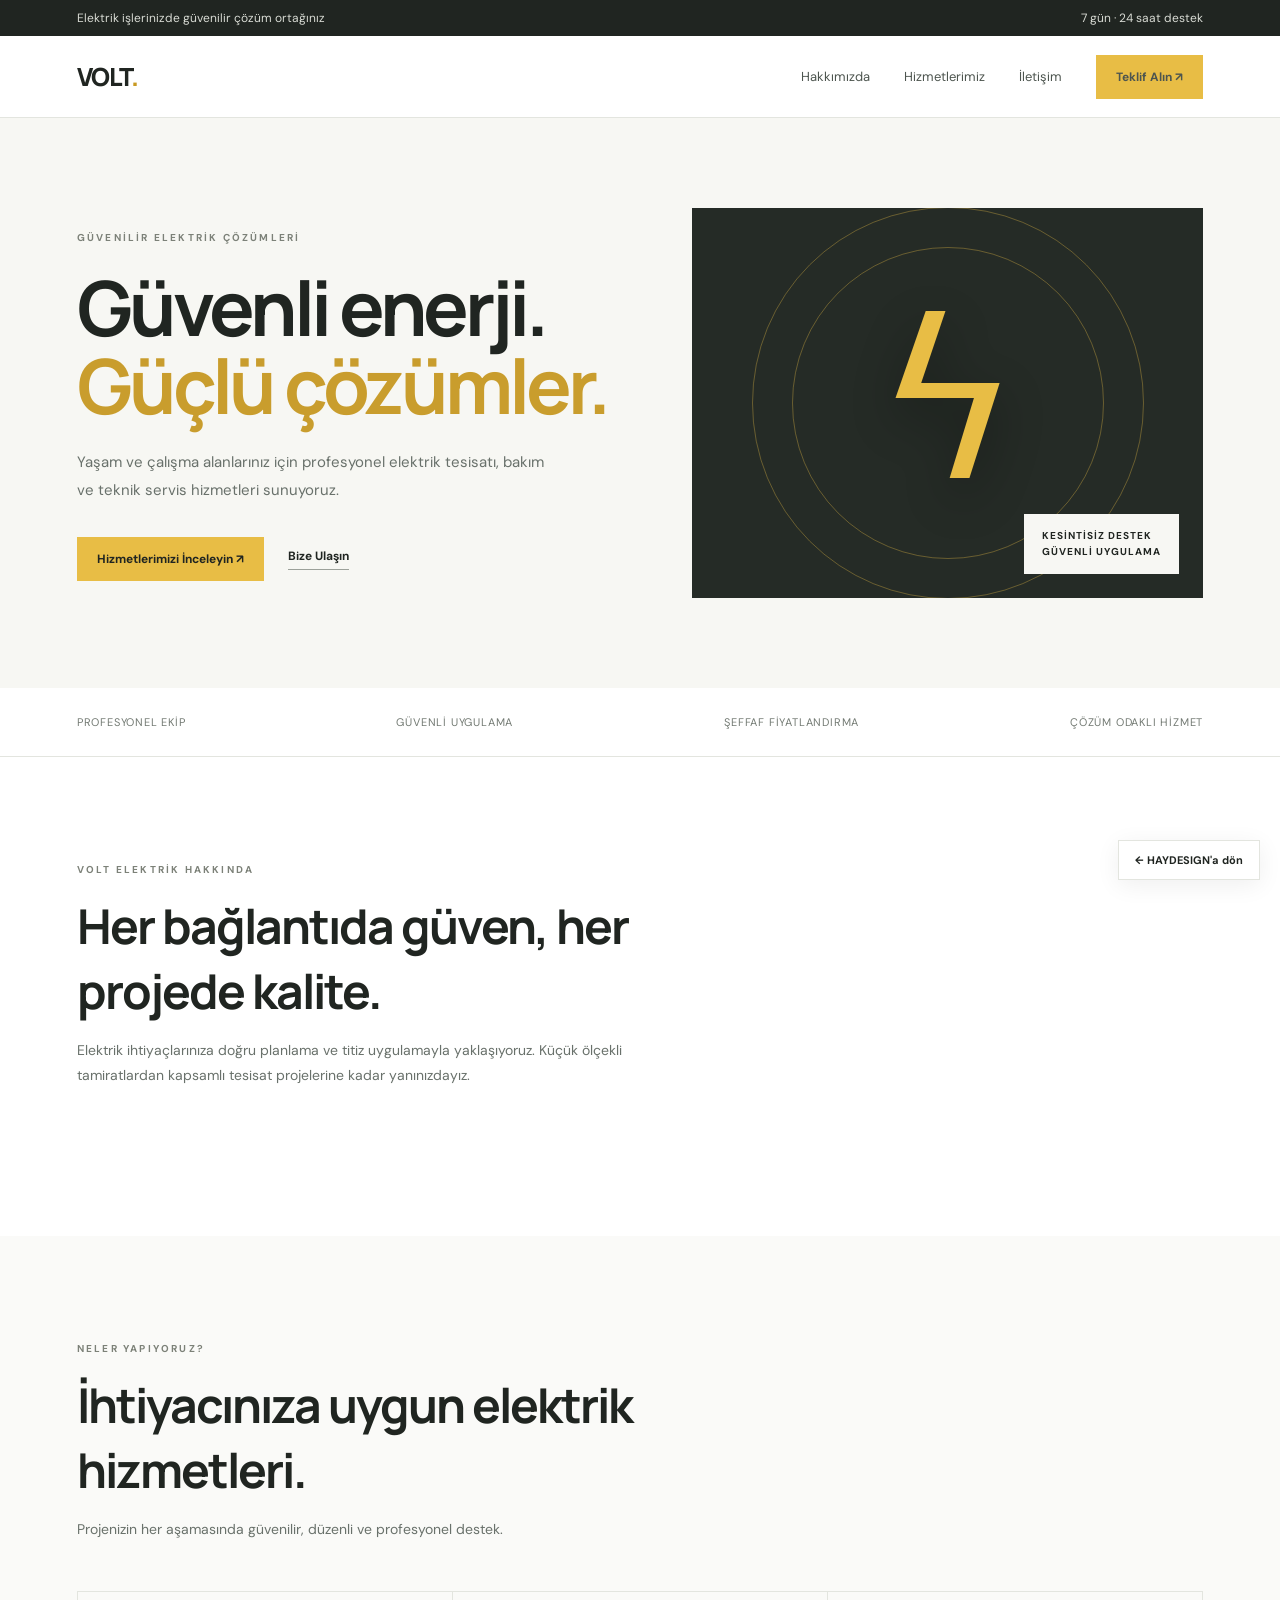
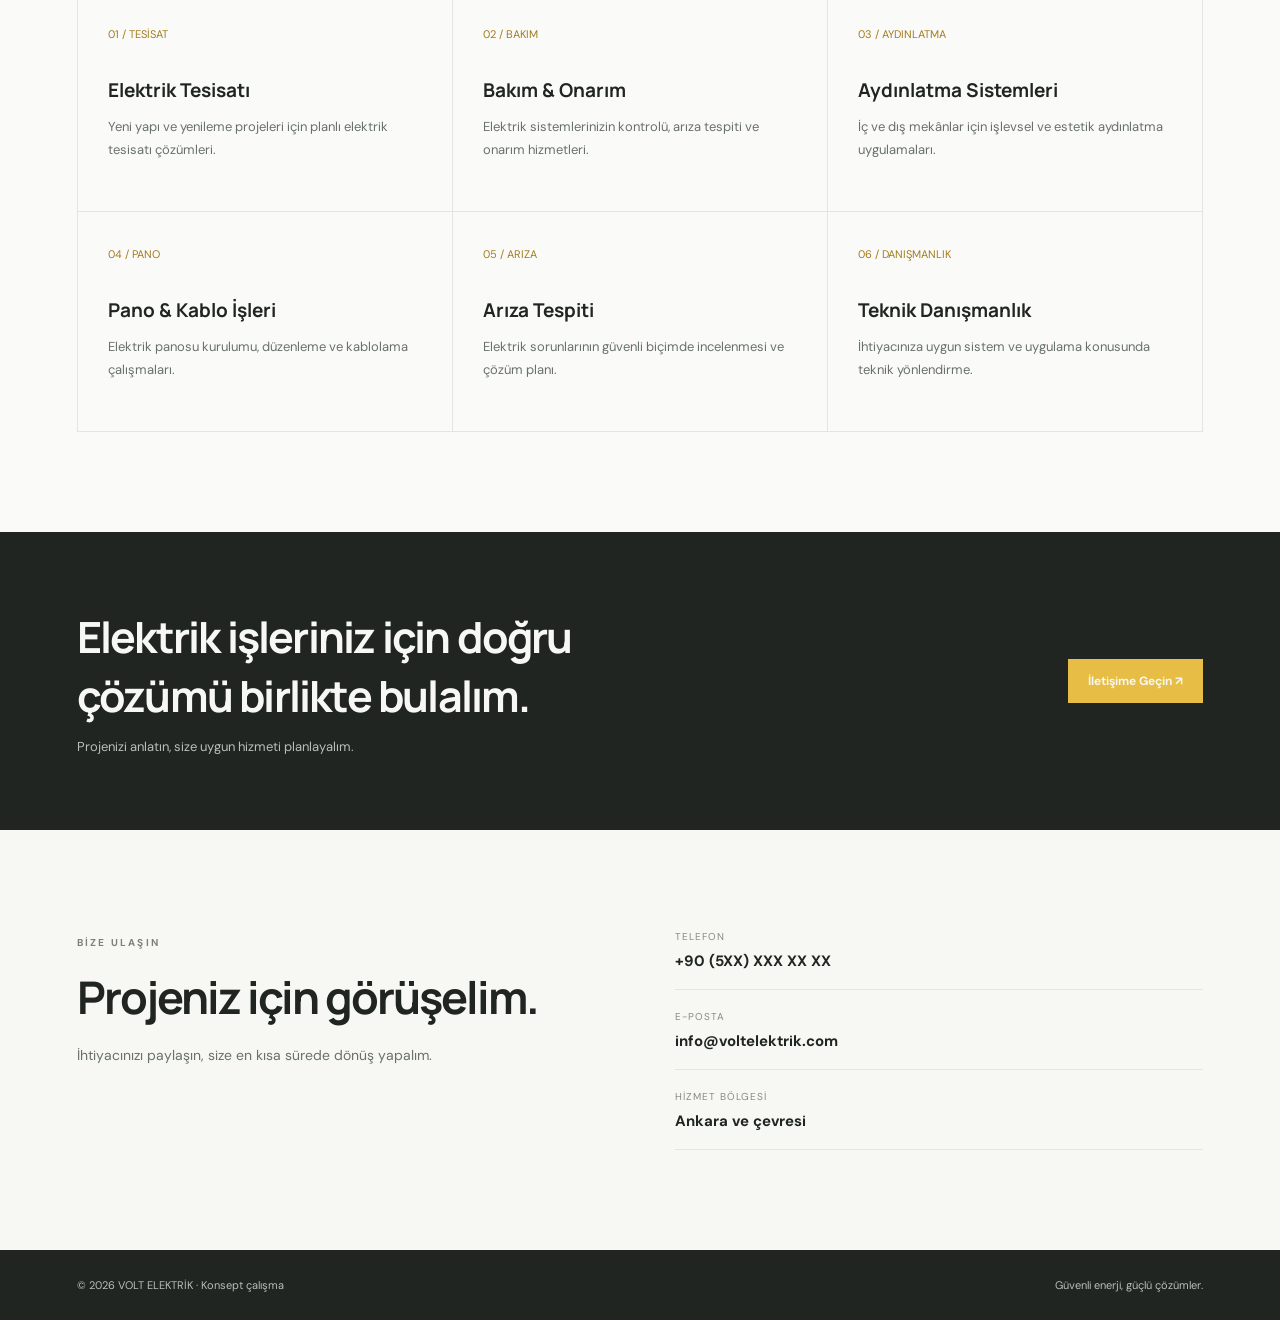
==== volt.html @ a911dcf9 "Add files via upload" ====
<!DOCTYPE html>
<html lang="tr">
<head>
  <meta charset="UTF-8">
  <meta name="viewport" content="width=device-width, initial-scale=1.0">
  <meta name="description" content="Volt Elektrik — Elektrik tesisatı, bakım, arıza ve teknik servis hizmetleri.">
  <title>Volt Elektrik | Güvenli Enerji, Güçlü Çözümler</title>
  <link rel="preconnect" href="https://fonts.googleapis.com">
  <link rel="preconnect" href="https://fonts.gstatic.com" crossorigin>
  <link href="https://fonts.googleapis.com/css2?family=DM+Sans:wght@400;500;600;700&family=Manrope:wght@400;500;600;700;800&display=swap" rel="stylesheet">
  <style>
    :root{--ink:#202521;--muted:#69716b;--paper:#f7f7f3;--yellow:#e8bd45;--line:#e3e5df}
    *{box-sizing:border-box;margin:0;padding:0}
    html{scroll-behavior:smooth}
    body{font-family:"DM Sans",sans-serif;color:var(--ink);background:#fff}
    a{color:inherit;text-decoration:none}
    .wrap{width:min(1160px,88%);margin:auto}
    .topbar{background:var(--ink);color:#d8dbd4;font-size:12px;padding:10px 0}
    .topbar .wrap{display:flex;justify-content:space-between;gap:16px}
    header{height:82px;display:flex;align-items:center;border-bottom:1px solid var(--line);background:#fff}
    nav{display:flex;align-items:center;justify-content:space-between}
    .brand{font:800 25px Manrope,sans-serif;letter-spacing:-1.5px}
    .brand span{color:#c89a22}
    .links{display:flex;align-items:center;gap:34px;font-size:13px;color:#4d554f}
    .nav-cta,.btn{background:var(--yellow);padding:14px 20px;font-size:12px;font-weight:700;display:inline-flex;align-items:center;gap:18px}
    .hero{background:var(--paper);min-height:570px;display:grid;align-items:center;overflow:hidden}
    .hero-inner{display:grid;grid-template-columns:1.05fr .95fr;align-items:center;gap:50px;padding:76px 0}
    .eyebrow{font-size:10px;letter-spacing:2.2px;font-weight:700;color:#7c8178}
    h1,h2,h3{font-family:Manrope,sans-serif}
    h1{font-size:clamp(46px,6vw,76px);line-height:1.02;letter-spacing:-4px;margin:23px 0}
    h1 em{font-style:normal;color:#c99d2d}
    .hero p{max-width:470px;color:var(--muted);font-size:15px;line-height:1.9}
    .hero-actions{display:flex;align-items:center;gap:24px;margin-top:32px}
    .text-link{font-size:12px;font-weight:700;border-bottom:1px solid #9ca19a;padding-bottom:5px}
    .hero-art{height:390px;background:#252b26;position:relative;display:grid;place-items:center;overflow:hidden}
    .hero-art:before,.hero-art:after{content:"";position:absolute;border:1px solid rgba(232,189,69,.35);border-radius:50%;width:310px;height:310px}
    .hero-art:after{width:390px;height:390px}
    .bolt{font-size:220px;color:var(--yellow);line-height:1;z-index:1;text-shadow:0 18px 50px #0005}
    .art-label{position:absolute;right:24px;bottom:24px;background:#f7f7f3;padding:14px 18px;font-size:10px;font-weight:700;letter-spacing:1px;line-height:1.6;z-index:2}
    .trust{padding:27px 0;border-bottom:1px solid var(--line)}
    .trust .wrap{display:flex;justify-content:space-between;gap:20px;flex-wrap:wrap;color:#737a73;font-size:11px;letter-spacing:.8px}
    section.content{padding:100px 0}
    .section-head{max-width:620px;margin-bottom:48px}
    .section-head h2{font-size:clamp(32px,4vw,48px);letter-spacing:-2px;margin:15px 0}
    .section-head p{color:var(--muted);line-height:1.8;font-size:14px}
    .services{display:grid;grid-template-columns:repeat(3,1fr);border-top:1px solid var(--line);border-left:1px solid var(--line)}
    .service{padding:30px;min-height:220px;border-right:1px solid var(--line);border-bottom:1px solid var(--line)}
    .service .num{font-size:11px;color:#a27c1d}
    .service h3{font-size:19px;margin:34px 0 12px}
    .service p{font-size:13px;color:var(--muted);line-height:1.8}
    .band{background:var(--ink);color:#f7f7f3;padding:75px 0}
    .band .wrap{display:flex;align-items:center;justify-content:space-between;gap:35px}
    .band h2{font-size:clamp(28px,4vw,43px);letter-spacing:-1.8px;max-width:650px}
    .band p{color:#b9beb7;font-size:13px;margin-top:13px}
    .contact{background:var(--paper)}
    .contact-grid{display:grid;grid-template-columns:1fr 1fr;gap:70px}
    .contact h2{font-size:45px;letter-spacing:-2px;margin:15px 0}
    .contact p{color:var(--muted);line-height:1.8;font-size:14px}
    .contact-details{display:grid;gap:20px}
    .detail{padding-bottom:18px;border-bottom:1px solid var(--line)}
    .detail small{display:block;color:#858b83;font-size:10px;letter-spacing:1px;margin-bottom:7px}
    .detail strong{font-size:15px}
    footer{background:#202521;color:#b9beb7;padding:28px 0;font-size:11px}
    footer .wrap{display:flex;justify-content:space-between;gap:20px}
    .back{position:fixed;right:20px;bottom:20px;background:#fff;border:1px solid var(--line);padding:12px 16px;font-size:11px;font-weight:700;box-shadow:0 5px 24px #0001;z-index:5}
    @media(max-width:760px){
      .topbar .wrap{font-size:10px}.links{gap:13px}.links a:not(.nav-cta){display:none}
      header{height:70px}.hero-inner{grid-template-columns:1fr;gap:35px;padding:65px 0}
      h1{font-size:55px}.hero-art{height:300px}.bolt{font-size:170px}
      .services{grid-template-columns:1fr}.service{min-height:180px}
      section.content{padding:72px 0}.band .wrap{align-items:flex-start;flex-direction:column}
      .contact-grid{grid-template-columns:1fr;gap:35px}.contact h2{font-size:38px}
      footer .wrap{flex-direction:column}
    }
  </style>
</head>
<body>
  <div class="topbar"><div class="wrap"><span>Elektrik işlerinizde güvenilir çözüm ortağınız</span><span>7 gün · 24 saat destek</span></div></div>
  <header><nav class="wrap">
    <a class="brand" href="#">VOLT<span>.</span></a>
    <div class="links"><a href="#hakkimizda">Hakkımızda</a><a href="#hizmetler">Hizmetlerimiz</a><a href="#iletisim">İletişim</a><a class="nav-cta" href="#iletisim">Teklif Alın ↗</a></div>
  </nav></header>
  <main>
    <section class="hero">
      <div class="wrap hero-inner">
        <div><span class="eyebrow">GÜVENİLİR ELEKTRİK ÇÖZÜMLERİ</span>
          <h1>Güvenli enerji.<br><em>Güçlü çözümler.</em></h1>
          <p>Yaşam ve çalışma alanlarınız için profesyonel elektrik tesisatı, bakım ve teknik servis hizmetleri sunuyoruz.</p>
          <div class="hero-actions"><a class="btn" href="#hizmetler">Hizmetlerimizi İnceleyin ↗</a><a class="text-link" href="#iletisim">Bize Ulaşın</a></div>
        </div>
        <div class="hero-art"><div class="bolt">ϟ</div><div class="art-label">KESİNTİSİZ DESTEK<br>GÜVENLİ UYGULAMA</div></div>
      </div>
    </section>
    <div class="trust"><div class="wrap"><span>PROFESYONEL EKİP</span><span>GÜVENLİ UYGULAMA</span><span>ŞEFFAF FİYATLANDIRMA</span><span>ÇÖZÜM ODAKLI HİZMET</span></div></div>
    <section class="content" id="hakkimizda"><div class="wrap">
      <div class="section-head"><span class="eyebrow">VOLT ELEKTRİK HAKKINDA</span><h2>Her bağlantıda güven, her projede kalite.</h2><p>Elektrik ihtiyaçlarınıza doğru planlama ve titiz uygulamayla yaklaşıyoruz. Küçük ölçekli tamiratlardan kapsamlı tesisat projelerine kadar yanınızdayız.</p></div>
    </div></section>
    <section class="content" id="hizmetler" style="background:#fafaf8"><div class="wrap">
      <div class="section-head"><span class="eyebrow">NELER YAPIYORUZ?</span><h2>İhtiyacınıza uygun elektrik hizmetleri.</h2><p>Projenizin her aşamasında güvenilir, düzenli ve profesyonel destek.</p></div>
      <div class="services">
        <article class="service"><span class="num">01 / TESİSAT</span><h3>Elektrik Tesisatı</h3><p>Yeni yapı ve yenileme projeleri için planlı elektrik tesisatı çözümleri.</p></article>
        <article class="service"><span class="num">02 / BAKIM</span><h3>Bakım & Onarım</h3><p>Elektrik sistemlerinizin kontrolü, arıza tespiti ve onarım hizmetleri.</p></article>
        <article class="service"><span class="num">03 / AYDINLATMA</span><h3>Aydınlatma Sistemleri</h3><p>İç ve dış mekânlar için işlevsel ve estetik aydınlatma uygulamaları.</p></article>
        <article class="service"><span class="num">04 / PANO</span><h3>Pano & Kablo İşleri</h3><p>Elektrik panosu kurulumu, düzenleme ve kablolama çalışmaları.</p></article>
        <article class="service"><span class="num">05 / ARIZA</span><h3>Arıza Tespiti</h3><p>Elektrik sorunlarının güvenli biçimde incelenmesi ve çözüm planı.</p></article>
        <article class="service"><span class="num">06 / DANIŞMANLIK</span><h3>Teknik Danışmanlık</h3><p>İhtiyacınıza uygun sistem ve uygulama konusunda teknik yönlendirme.</p></article>
      </div>
    </div></section>
    <section class="band"><div class="wrap"><div><h2>Elektrik işleriniz için doğru çözümü birlikte bulalım.</h2><p>Projenizi anlatın, size uygun hizmeti planlayalım.</p></div><a class="btn" href="#iletisim">İletişime Geçin ↗</a></div></section>
    <section class="content contact" id="iletisim"><div class="wrap contact-grid">
      <div><span class="eyebrow">BİZE ULAŞIN</span><h2>Projeniz için görüşelim.</h2><p>İhtiyacınızı paylaşın, size en kısa sürede dönüş yapalım.</p></div>
      <div class="contact-details"><div class="detail"><small>TELEFON</small><strong>+90 (5XX) XXX XX XX</strong></div><div class="detail"><small>E-POSTA</small><strong>info@voltelektrik.com</strong></div><div class="detail"><small>HİZMET BÖLGESİ</small><strong>Ankara ve çevresi</strong></div></div>
    </div></section>
  </main>
  <footer><div class="wrap"><span>© 2026 VOLT ELEKTRİK · Konsept çalışma</span><span>Güvenli enerji, güçlü çözümler.</span></div></footer>
  <a class="back" href="index.html">← HAYDESIGN'a dön</a>
</body>
</html>
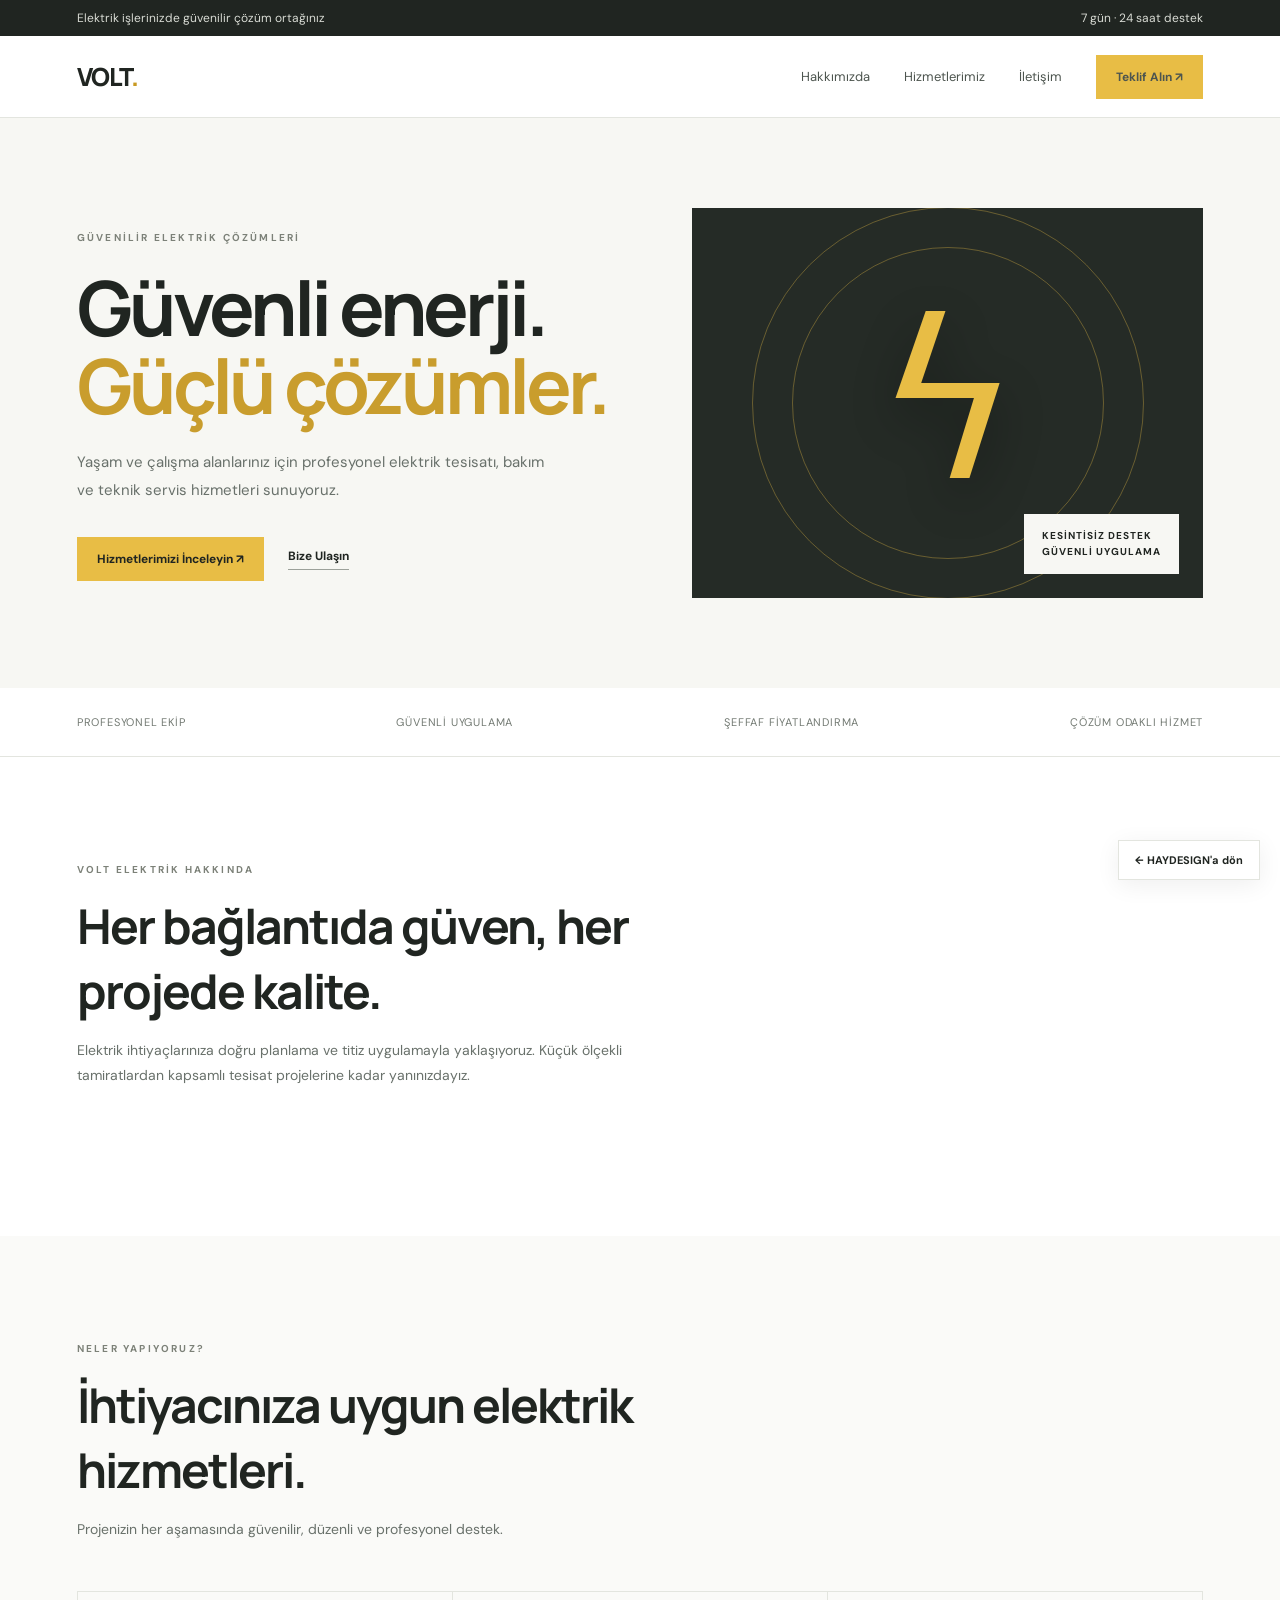
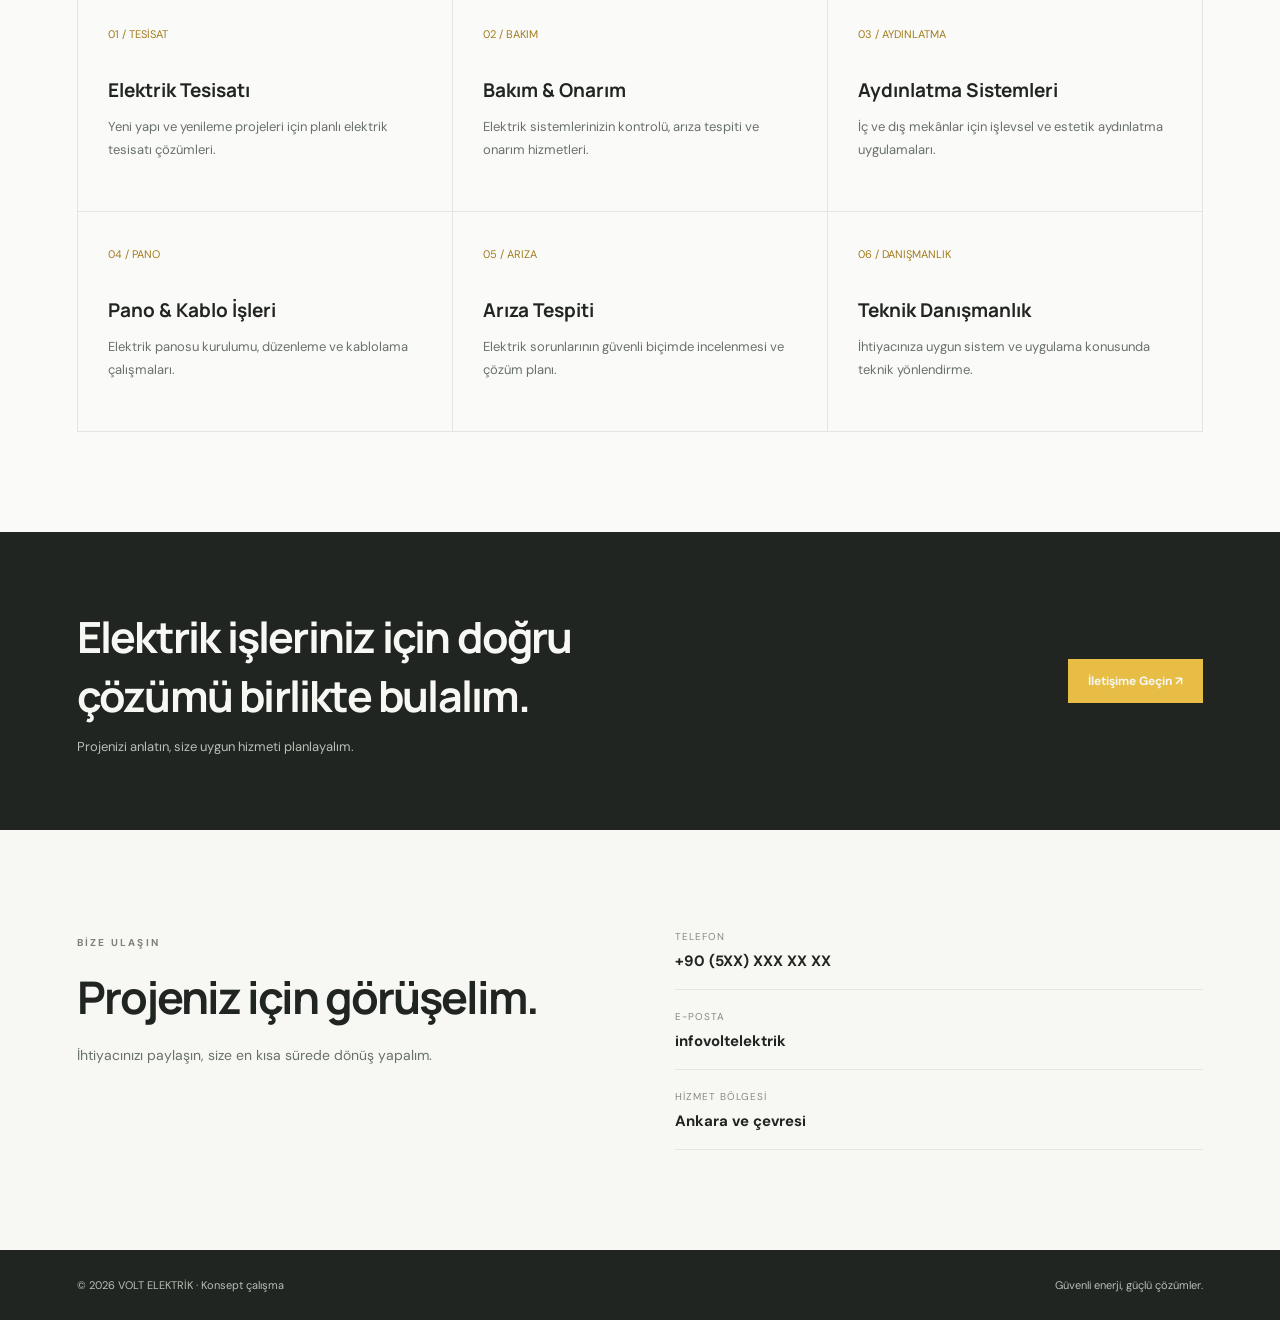
==== commit 9553b613: "Update volt.html" ====
--- a/volt.html
+++ b/volt.html
@@ -109,10 +109,10 @@
     <section class="band"><div class="wrap"><div><h2>Elektrik işleriniz için doğru çözümü birlikte bulalım.</h2><p>Projenizi anlatın, size uygun hizmeti planlayalım.</p></div><a class="btn" href="#iletisim">İletişime Geçin ↗</a></div></section>
     <section class="content contact" id="iletisim"><div class="wrap contact-grid">
       <div><span class="eyebrow">BİZE ULAŞIN</span><h2>Projeniz için görüşelim.</h2><p>İhtiyacınızı paylaşın, size en kısa sürede dönüş yapalım.</p></div>
-      <div class="contact-details"><div class="detail"><small>TELEFON</small><strong>+90 (5XX) XXX XX XX</strong></div><div class="detail"><small>E-POSTA</small><strong>info@voltelektrik.com</strong></div><div class="detail"><small>HİZMET BÖLGESİ</small><strong>Ankara ve çevresi</strong></div></div>
+      <div class="contact-details"><div class="detail"><small>TELEFON</small><strong>+90 (5XX) XXX XX XX</strong></div><div class="detail"><small>E-POSTA</small><strong>infovoltelektrik</strong></div><div class="detail"><small>HİZMET BÖLGESİ</small><strong>Ankara ve çevresi</strong></div></div>
     </div></section>
   </main>
   <footer><div class="wrap"><span>© 2026 VOLT ELEKTRİK · Konsept çalışma</span><span>Güvenli enerji, güçlü çözümler.</span></div></footer>
   <a class="back" href="index.html">← HAYDESIGN'a dön</a>
 </body>
-</html>+</html>
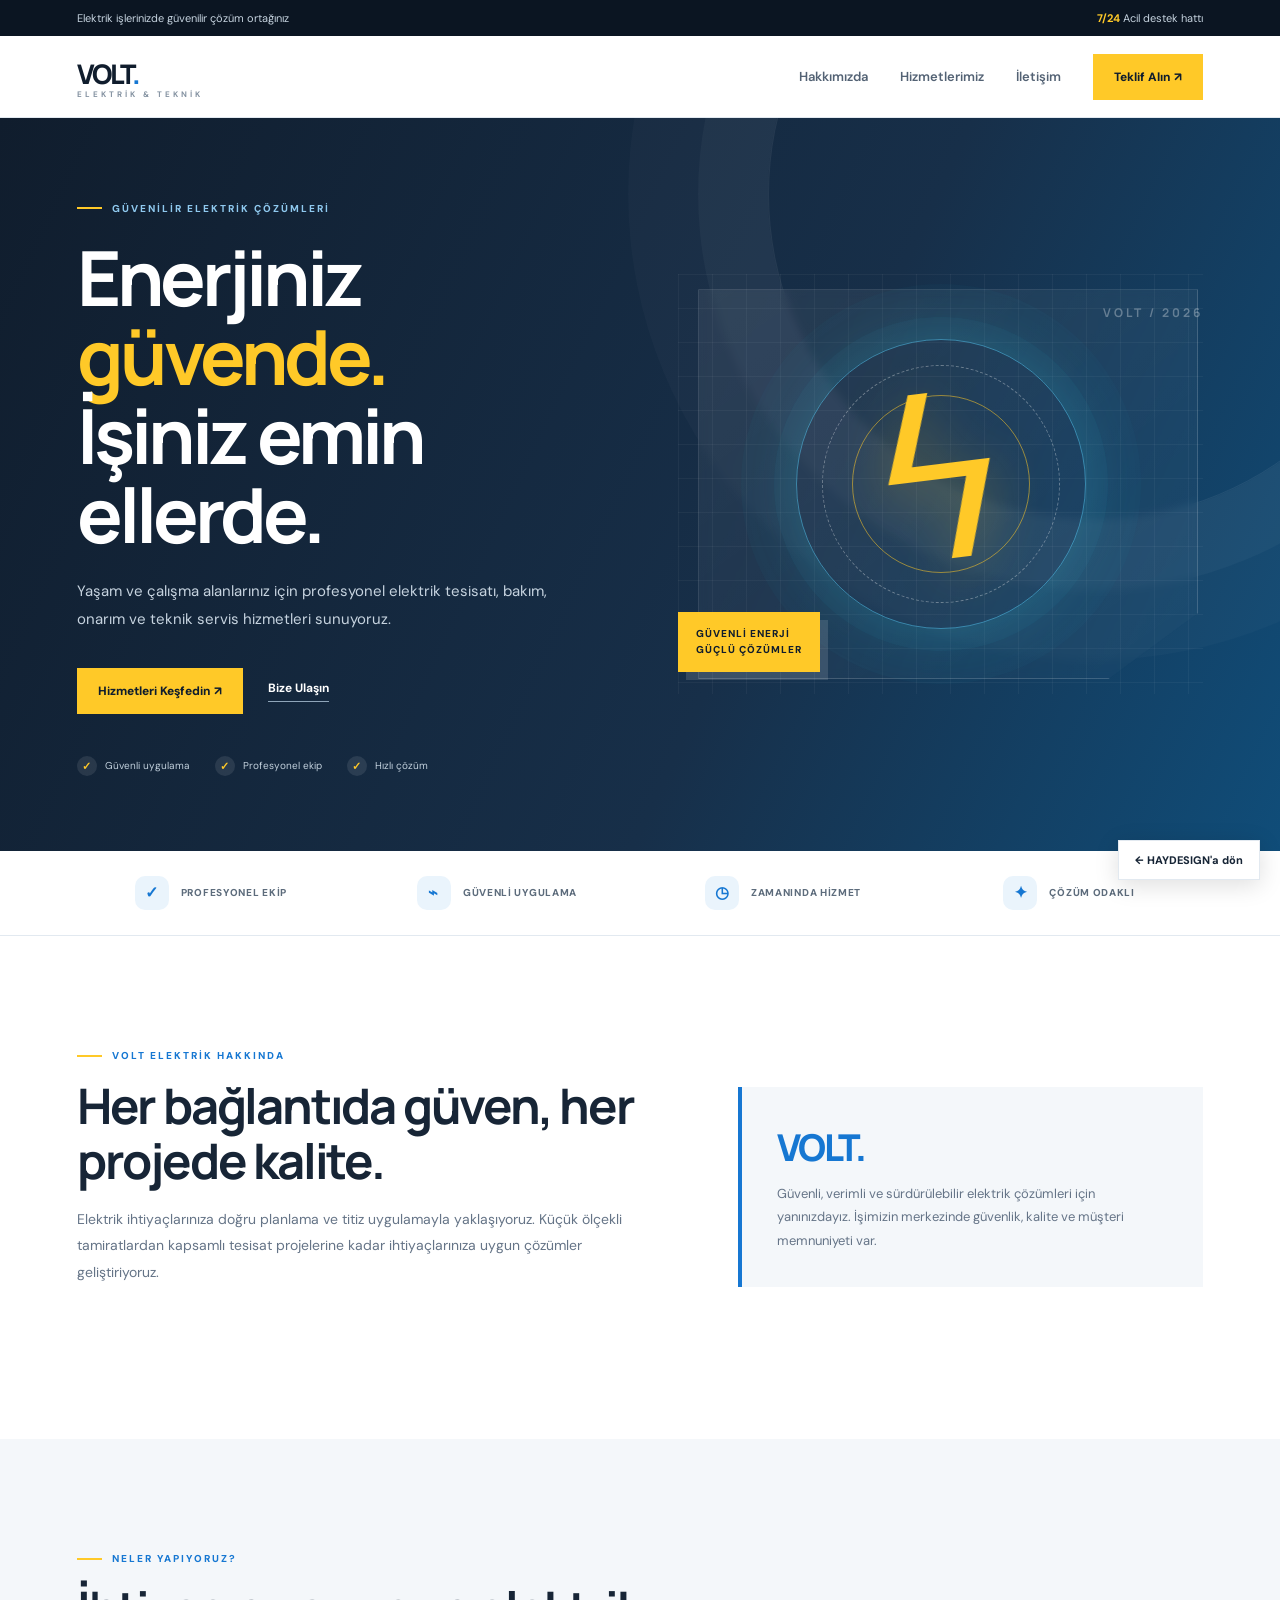
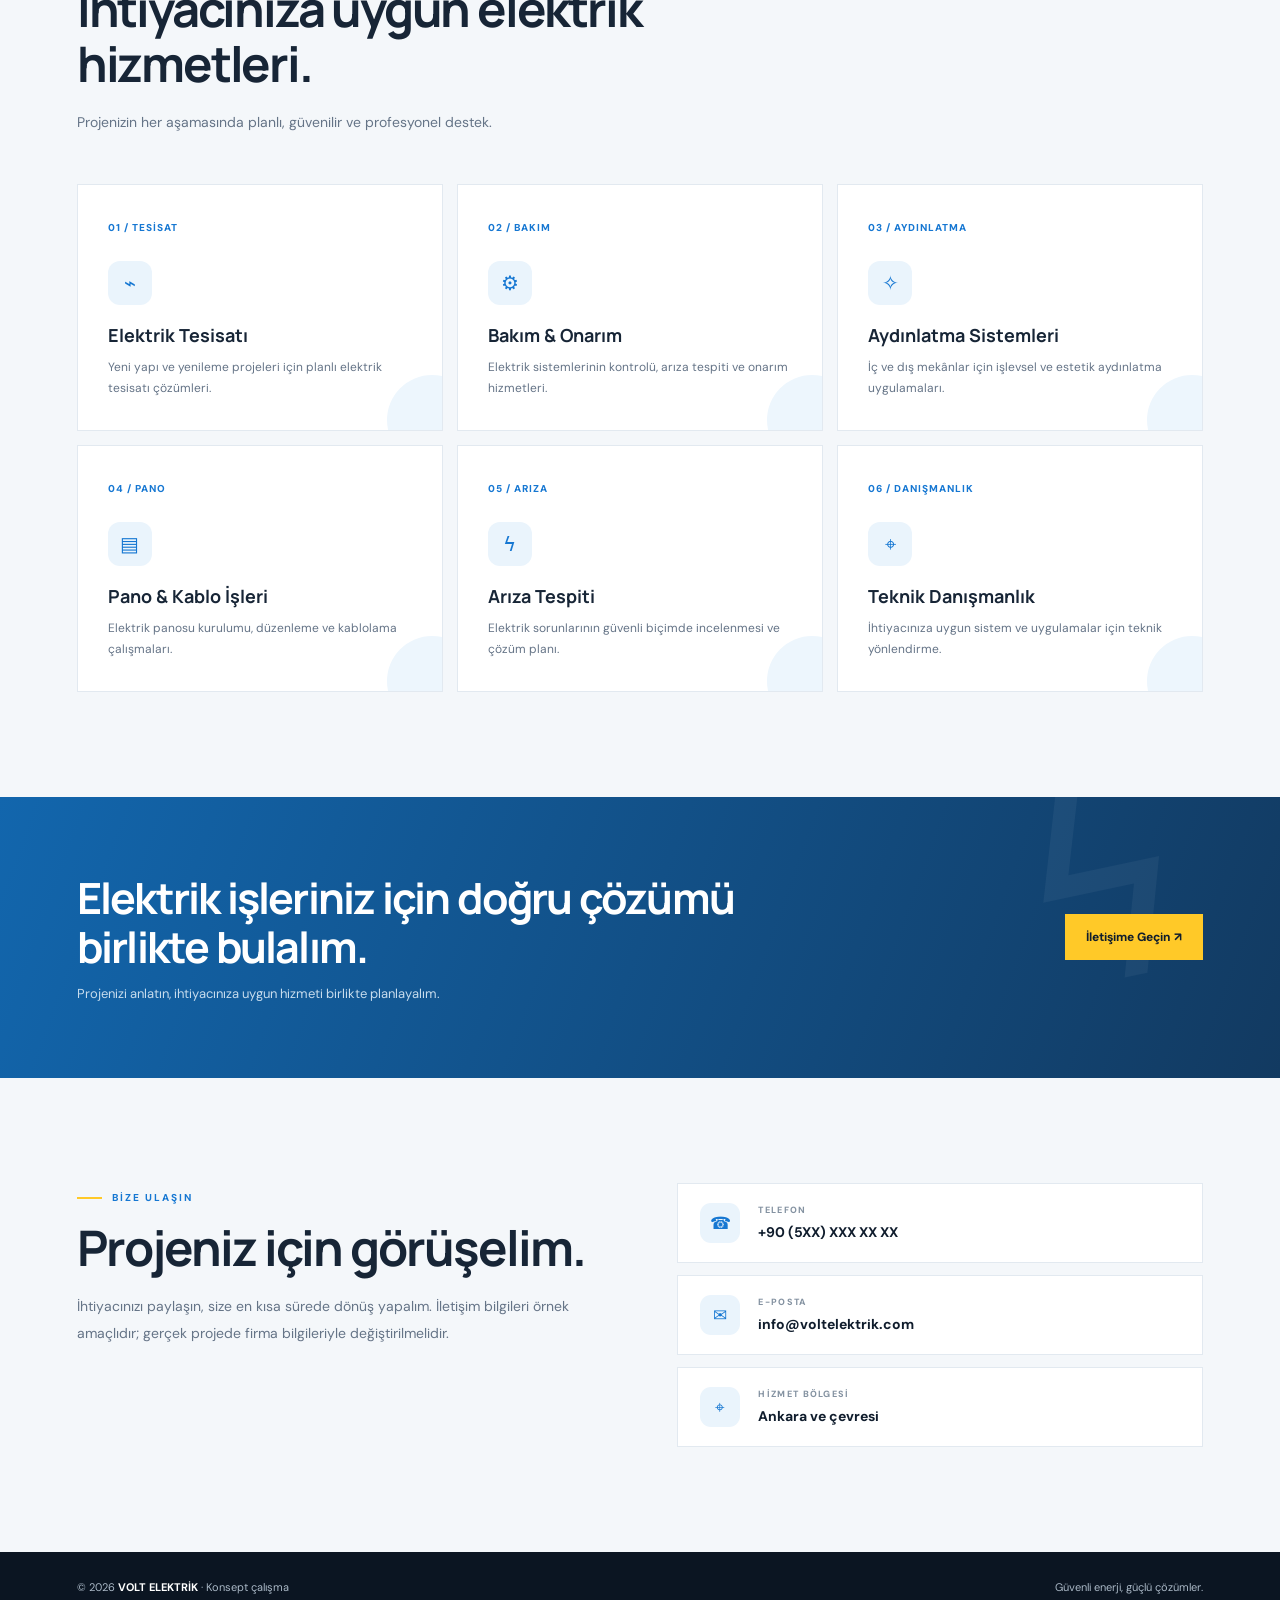
==== commit 1625b18f: "Update volt.html" ====
--- a/volt.html
+++ b/volt.html
@@ -1,118 +1,976 @@
+
 <!DOCTYPE html>
 <html lang="tr">
 <head>
-  <meta charset="UTF-8">
-  <meta name="viewport" content="width=device-width, initial-scale=1.0">
-  <meta name="description" content="Volt Elektrik — Elektrik tesisatı, bakım, arıza ve teknik servis hizmetleri.">
-  <title>Volt Elektrik | Güvenli Enerji, Güçlü Çözümler</title>
-  <link rel="preconnect" href="https://fonts.googleapis.com">
-  <link rel="preconnect" href="https://fonts.gstatic.com" crossorigin>
-  <link href="https://fonts.googleapis.com/css2?family=DM+Sans:wght@400;500;600;700&family=Manrope:wght@400;500;600;700;800&display=swap" rel="stylesheet">
-  <style>
-    :root{--ink:#202521;--muted:#69716b;--paper:#f7f7f3;--yellow:#e8bd45;--line:#e3e5df}
-    *{box-sizing:border-box;margin:0;padding:0}
-    html{scroll-behavior:smooth}
-    body{font-family:"DM Sans",sans-serif;color:var(--ink);background:#fff}
-    a{color:inherit;text-decoration:none}
-    .wrap{width:min(1160px,88%);margin:auto}
-    .topbar{background:var(--ink);color:#d8dbd4;font-size:12px;padding:10px 0}
-    .topbar .wrap{display:flex;justify-content:space-between;gap:16px}
-    header{height:82px;display:flex;align-items:center;border-bottom:1px solid var(--line);background:#fff}
-    nav{display:flex;align-items:center;justify-content:space-between}
-    .brand{font:800 25px Manrope,sans-serif;letter-spacing:-1.5px}
-    .brand span{color:#c89a22}
-    .links{display:flex;align-items:center;gap:34px;font-size:13px;color:#4d554f}
-    .nav-cta,.btn{background:var(--yellow);padding:14px 20px;font-size:12px;font-weight:700;display:inline-flex;align-items:center;gap:18px}
-    .hero{background:var(--paper);min-height:570px;display:grid;align-items:center;overflow:hidden}
-    .hero-inner{display:grid;grid-template-columns:1.05fr .95fr;align-items:center;gap:50px;padding:76px 0}
-    .eyebrow{font-size:10px;letter-spacing:2.2px;font-weight:700;color:#7c8178}
-    h1,h2,h3{font-family:Manrope,sans-serif}
-    h1{font-size:clamp(46px,6vw,76px);line-height:1.02;letter-spacing:-4px;margin:23px 0}
-    h1 em{font-style:normal;color:#c99d2d}
-    .hero p{max-width:470px;color:var(--muted);font-size:15px;line-height:1.9}
-    .hero-actions{display:flex;align-items:center;gap:24px;margin-top:32px}
-    .text-link{font-size:12px;font-weight:700;border-bottom:1px solid #9ca19a;padding-bottom:5px}
-    .hero-art{height:390px;background:#252b26;position:relative;display:grid;place-items:center;overflow:hidden}
-    .hero-art:before,.hero-art:after{content:"";position:absolute;border:1px solid rgba(232,189,69,.35);border-radius:50%;width:310px;height:310px}
-    .hero-art:after{width:390px;height:390px}
-    .bolt{font-size:220px;color:var(--yellow);line-height:1;z-index:1;text-shadow:0 18px 50px #0005}
-    .art-label{position:absolute;right:24px;bottom:24px;background:#f7f7f3;padding:14px 18px;font-size:10px;font-weight:700;letter-spacing:1px;line-height:1.6;z-index:2}
-    .trust{padding:27px 0;border-bottom:1px solid var(--line)}
-    .trust .wrap{display:flex;justify-content:space-between;gap:20px;flex-wrap:wrap;color:#737a73;font-size:11px;letter-spacing:.8px}
-    section.content{padding:100px 0}
-    .section-head{max-width:620px;margin-bottom:48px}
-    .section-head h2{font-size:clamp(32px,4vw,48px);letter-spacing:-2px;margin:15px 0}
-    .section-head p{color:var(--muted);line-height:1.8;font-size:14px}
-    .services{display:grid;grid-template-columns:repeat(3,1fr);border-top:1px solid var(--line);border-left:1px solid var(--line)}
-    .service{padding:30px;min-height:220px;border-right:1px solid var(--line);border-bottom:1px solid var(--line)}
-    .service .num{font-size:11px;color:#a27c1d}
-    .service h3{font-size:19px;margin:34px 0 12px}
-    .service p{font-size:13px;color:var(--muted);line-height:1.8}
-    .band{background:var(--ink);color:#f7f7f3;padding:75px 0}
-    .band .wrap{display:flex;align-items:center;justify-content:space-between;gap:35px}
-    .band h2{font-size:clamp(28px,4vw,43px);letter-spacing:-1.8px;max-width:650px}
-    .band p{color:#b9beb7;font-size:13px;margin-top:13px}
-    .contact{background:var(--paper)}
-    .contact-grid{display:grid;grid-template-columns:1fr 1fr;gap:70px}
-    .contact h2{font-size:45px;letter-spacing:-2px;margin:15px 0}
-    .contact p{color:var(--muted);line-height:1.8;font-size:14px}
-    .contact-details{display:grid;gap:20px}
-    .detail{padding-bottom:18px;border-bottom:1px solid var(--line)}
-    .detail small{display:block;color:#858b83;font-size:10px;letter-spacing:1px;margin-bottom:7px}
-    .detail strong{font-size:15px}
-    footer{background:#202521;color:#b9beb7;padding:28px 0;font-size:11px}
-    footer .wrap{display:flex;justify-content:space-between;gap:20px}
-    .back{position:fixed;right:20px;bottom:20px;background:#fff;border:1px solid var(--line);padding:12px 16px;font-size:11px;font-weight:700;box-shadow:0 5px 24px #0001;z-index:5}
-    @media(max-width:760px){
-      .topbar .wrap{font-size:10px}.links{gap:13px}.links a:not(.nav-cta){display:none}
-      header{height:70px}.hero-inner{grid-template-columns:1fr;gap:35px;padding:65px 0}
-      h1{font-size:55px}.hero-art{height:300px}.bolt{font-size:170px}
-      .services{grid-template-columns:1fr}.service{min-height:180px}
-      section.content{padding:72px 0}.band .wrap{align-items:flex-start;flex-direction:column}
-      .contact-grid{grid-template-columns:1fr;gap:35px}.contact h2{font-size:38px}
-      footer .wrap{flex-direction:column}
+<meta charset="UTF-8">
+<meta name="viewport" content="width=device-width, initial-scale=1.0">
+<meta name="description" content="Volt Elektrik - Profesyonel elektrik tesisatı, bakım, onarım ve teknik servis hizmetleri.">
+<title>Volt Elektrik | Enerjiniz Güvende</title>
+
+<link rel="preconnect" href="https://fonts.googleapis.com">
+<link rel="preconnect" href="https://fonts.gstatic.com" crossorigin>
+<link href="https://fonts.googleapis.com/css2?family=DM+Sans:wght@400;500;600;700;800&family=Manrope:wght@400;500;600;700;800&display=swap" rel="stylesheet">
+
+<style>
+:root {
+    --navy: #101d2d;
+    --navy-light: #193550;
+    --blue: #1677d2;
+    --cyan: #35c4df;
+    --yellow: #ffc928;
+    --paper: #f4f7fa;
+    --white: #ffffff;
+    --ink: #172536;
+    --muted: #657487;
+    --line: #e2e9f0;
+}
+
+* {
+    box-sizing: border-box;
+    margin: 0;
+    padding: 0;
+}
+
+html {
+    scroll-behavior: smooth;
+    scroll-padding-top: 90px;
+}
+
+body {
+    font-family: "DM Sans", sans-serif;
+    color: var(--ink);
+    background: white;
+}
+
+a {
+    color: inherit;
+    text-decoration: none;
+}
+
+.wrap {
+    width: min(1160px, 88%);
+    margin: auto;
+}
+
+/* TOP BAR */
+
+.topbar {
+    background: #0b1522;
+    color: #c6d3df;
+    font-size: 11px;
+    padding: 11px 0;
+}
+
+.topbar .wrap {
+    display: flex;
+    justify-content: space-between;
+    gap: 15px;
+}
+
+.topbar strong {
+    color: var(--yellow);
+}
+
+/* HEADER */
+
+header {
+    height: 82px;
+    background: white;
+    display: flex;
+    align-items: center;
+    position: sticky;
+    top: 0;
+    z-index: 20;
+    border-bottom: 1px solid var(--line);
+}
+
+nav {
+    display: flex;
+    align-items: center;
+    justify-content: space-between;
+}
+
+.brand {
+    font: 800 27px Manrope, sans-serif;
+    letter-spacing: -1.8px;
+    color: var(--navy);
+}
+
+.brand span {
+    color: var(--blue);
+}
+
+.brand small {
+    display: block;
+    font: 700 8px "DM Sans", sans-serif;
+    letter-spacing: 3px;
+    color: #8492a1;
+    margin-top: -3px;
+}
+
+.links {
+    display: flex;
+    align-items: center;
+    gap: 32px;
+    font-size: 13px;
+    font-weight: 600;
+    color: #536274;
+}
+
+.links a:not(.nav-cta):hover {
+    color: var(--blue);
+}
+
+.nav-cta,
+.btn {
+    display: inline-flex;
+    align-items: center;
+    justify-content: center;
+    gap: 18px;
+    background: var(--yellow);
+    color: var(--navy);
+    padding: 15px 21px;
+    font-size: 12px;
+    font-weight: 800;
+    transition: .2s;
+}
+
+.nav-cta:hover,
+.btn:hover {
+    background: #ffdc70;
+    transform: translateY(-2px);
+}
+
+/* HERO */
+
+.hero {
+    position: relative;
+    overflow: hidden;
+    background: linear-gradient(115deg, #101d2d 0%, #172f49 60%, #104d79 100%);
+    color: white;
+}
+
+.hero::before {
+    content: "";
+    position: absolute;
+    width: 650px;
+    height: 650px;
+    border: 1px solid #ffffff12;
+    border-radius: 50%;
+    right: -140px;
+    top: -250px;
+    box-shadow:
+        0 0 0 70px #ffffff08,
+        0 0 0 140px #ffffff05;
+}
+
+.hero-inner {
+    position: relative;
+    z-index: 1;
+    min-height: 600px;
+    display: grid;
+    grid-template-columns: 1.02fr .98fr;
+    align-items: center;
+    gap: 55px;
+    padding: 75px 0;
+}
+
+.eyebrow {
+    display: inline-flex;
+    align-items: center;
+    gap: 10px;
+    font-size: 10px;
+    letter-spacing: 2px;
+    font-weight: 800;
+    color: #8fc9ef;
+}
+
+.eyebrow::before {
+    content: "";
+    width: 25px;
+    height: 2px;
+    background: var(--yellow);
+}
+
+h1, h2, h3 {
+    font-family: Manrope, sans-serif;
+}
+
+h1 {
+    font-size: clamp(47px, 6vw, 76px);
+    line-height: 1.04;
+    letter-spacing: -4px;
+    margin: 23px 0;
+}
+
+h1 em {
+    font-style: normal;
+    color: var(--yellow);
+}
+
+.hero-copy > p {
+    max-width: 480px;
+    color: #c6d3df;
+    font-size: 15px;
+    line-height: 1.9;
+}
+
+.hero-actions {
+    display: flex;
+    align-items: center;
+    gap: 25px;
+    margin-top: 34px;
+    flex-wrap: wrap;
+}
+
+.hero-link {
+    font-size: 12px;
+    font-weight: 700;
+    color: white;
+    border-bottom: 1px solid #8fa5b9;
+    padding-bottom: 5px;
+}
+
+.hero-points {
+    display: flex;
+    gap: 25px;
+    margin-top: 42px;
+    flex-wrap: wrap;
+}
+
+.hero-point {
+    font-size: 10px;
+    color: #c2d0dc;
+    display: flex;
+    align-items: center;
+    gap: 8px;
+}
+
+.hero-point b {
+    width: 20px;
+    height: 20px;
+    border-radius: 50%;
+    display: grid;
+    place-items: center;
+    background: #ffffff18;
+    color: var(--yellow);
+    font-size: 11px;
+}
+
+/* HERO VISUAL */
+
+.hero-visual {
+    height: 420px;
+    position: relative;
+    display: grid;
+    place-items: center;
+}
+
+.visual-panel {
+    position: absolute;
+    inset: 15px 5px 15px 20px;
+    border: 1px solid #ffffff25;
+    background: linear-gradient(145deg, #ffffff12, #ffffff04);
+    backdrop-filter: blur(4px);
+    clip-path: polygon(0 0, 100% 0, 100% 83%, 82% 100%, 0 100%);
+}
+
+.visual-grid {
+    position: absolute;
+    inset: 0;
+    background-image:
+        linear-gradient(#ffffff0b 1px, transparent 1px),
+        linear-gradient(90deg, #ffffff0b 1px, transparent 1px);
+    background-size: 34px 34px;
+}
+
+.energy-ring {
+    position: absolute;
+    width: 290px;
+    height: 290px;
+    border: 1px solid #53c9f288;
+    border-radius: 50%;
+    box-shadow:
+        0 0 0 22px #35c4df0b,
+        0 0 0 55px #35c4df08,
+        0 0 55px #35c4df30;
+}
+
+.energy-ring::before,
+.energy-ring::after {
+    content: "";
+    position: absolute;
+    inset: 25px;
+    border: 1px dashed #ffffff55;
+    border-radius: 50%;
+}
+
+.energy-ring::after {
+    inset: 55px;
+    border-style: solid;
+    border-color: #ffc92888;
+}
+
+.bolt {
+    position: relative;
+    z-index: 2;
+    font-size: 220px;
+    line-height: 1;
+    color: var(--yellow);
+    filter: drop-shadow(0 12px 28px #ffc92855);
+    transform: rotate(-7deg);
+}
+
+.visual-caption {
+    position: absolute;
+    left: 0;
+    bottom: 22px;
+    background: var(--yellow);
+    color: var(--navy);
+    padding: 14px 18px;
+    font-size: 10px;
+    font-weight: 800;
+    letter-spacing: 1px;
+    line-height: 1.6;
+    box-shadow: 8px 8px 0 #ffffff20;
+}
+
+.visual-number {
+    position: absolute;
+    right: 0;
+    top: 30px;
+    color: #ffffff50;
+    font: 700 12px Manrope;
+    letter-spacing: 3px;
+}
+
+/* TRUST BAR */
+
+.trust {
+    background: white;
+    border-bottom: 1px solid var(--line);
+    padding: 25px 0;
+}
+
+.trust .wrap {
+    display: grid;
+    grid-template-columns: repeat(4, 1fr);
+    gap: 18px;
+}
+
+.trust-item {
+    display: flex;
+    align-items: center;
+    justify-content: center;
+    gap: 12px;
+    color: #5d6c7c;
+    font-size: 10px;
+    font-weight: 800;
+    letter-spacing: .7px;
+}
+
+.trust-icon {
+    width: 34px;
+    height: 34px;
+    border-radius: 10px;
+    background: #eaf4fc;
+    color: var(--blue);
+    display: grid;
+    place-items: center;
+    font-size: 16px;
+}
+
+/* GENERAL SECTIONS */
+
+section.content {
+    padding: 105px 0;
+}
+
+.section-head {
+    max-width: 660px;
+    margin-bottom: 48px;
+}
+
+.section-head .eyebrow {
+    color: var(--blue);
+}
+
+.section-head h2 {
+    font-size: clamp(32px, 4vw, 49px);
+    line-height: 1.12;
+    letter-spacing: -2.2px;
+    margin: 17px 0;
+}
+
+.section-head p {
+    color: var(--muted);
+    line-height: 1.9;
+    font-size: 14px;
+}
+
+/* ABOUT */
+
+.about-grid {
+    display: grid;
+    grid-template-columns: 1fr .8fr;
+    gap: 80px;
+    align-items: center;
+}
+
+.about-note {
+    background: var(--paper);
+    padding: 35px;
+    border-left: 4px solid var(--blue);
+}
+
+.about-note strong {
+    font: 800 37px Manrope;
+    color: var(--blue);
+    display: block;
+    letter-spacing: -2px;
+}
+
+.about-note p {
+    font-size: 13px;
+    color: var(--muted);
+    line-height: 1.8;
+    margin-top: 10px;
+}
+
+/* SERVICES */
+
+.services-section {
+    background: var(--paper);
+}
+
+.services {
+    display: grid;
+    grid-template-columns: repeat(3, 1fr);
+    gap: 14px;
+}
+
+.service {
+    background: white;
+    border: 1px solid var(--line);
+    padding: 30px;
+    min-height: 235px;
+    position: relative;
+    overflow: hidden;
+    transition: .25s;
+}
+
+.service:hover {
+    transform: translateY(-5px);
+    border-color: #a9cdec;
+    box-shadow: 0 15px 35px #1d4e7710;
+}
+
+.service::after {
+    content: "";
+    position: absolute;
+    width: 90px;
+    height: 90px;
+    border-radius: 50%;
+    right: -35px;
+    bottom: -35px;
+    background: #edf6fd;
+}
+
+.service .num {
+    font-size: 10px;
+    color: var(--blue);
+    font-weight: 800;
+    letter-spacing: 1px;
+}
+
+.service-icon {
+    width: 44px;
+    height: 44px;
+    border-radius: 12px;
+    background: #eaf4fc;
+    color: var(--blue);
+    display: grid;
+    place-items: center;
+    font-size: 20px;
+    margin: 25px 0 18px;
+}
+
+.service h3 {
+    font-size: 18px;
+    margin-bottom: 10px;
+}
+
+.service p {
+    font-size: 12px;
+    color: var(--muted);
+    line-height: 1.8;
+}
+
+/* CALL TO ACTION */
+
+.band {
+    background: linear-gradient(110deg, #1266ad, #123a61);
+    color: white;
+    padding: 76px 0;
+    position: relative;
+    overflow: hidden;
+}
+
+.band::after {
+    content: "ϟ";
+    position: absolute;
+    right: 7%;
+    top: -75px;
+    font-size: 260px;
+    color: #ffffff0c;
+    transform: rotate(-12deg);
+}
+
+.band .wrap {
+    position: relative;
+    z-index: 1;
+    display: flex;
+    align-items: center;
+    justify-content: space-between;
+    gap: 35px;
+}
+
+.band h2 {
+    font-size: clamp(28px, 4vw, 43px);
+    letter-spacing: -1.8px;
+    max-width: 660px;
+    line-height: 1.15;
+}
+
+.band p {
+    color: #c7dced;
+    font-size: 13px;
+    margin-top: 13px;
+}
+
+.band .btn {
+    white-space: nowrap;
+}
+
+/* CONTACT */
+
+.contact {
+    background: #f4f7fa;
+}
+
+.contact-grid {
+    display: grid;
+    grid-template-columns: 1fr 1fr;
+    gap: 75px;
+}
+
+.contact .section-head {
+    margin: 0;
+}
+
+.contact h2 {
+    font-size: clamp(36px, 4vw, 49px);
+    letter-spacing: -2px;
+    margin: 17px 0;
+}
+
+.contact p {
+    color: var(--muted);
+    line-height: 1.9;
+    font-size: 14px;
+}
+
+.contact-details {
+    display: grid;
+    gap: 12px;
+}
+
+.detail {
+    background: white;
+    border: 1px solid var(--line);
+    padding: 19px 22px;
+    display: flex;
+    align-items: center;
+    gap: 18px;
+}
+
+.detail-icon {
+    width: 40px;
+    height: 40px;
+    flex: none;
+    display: grid;
+    place-items: center;
+    border-radius: 11px;
+    background: #eaf4fc;
+    color: var(--blue);
+    font-size: 17px;
+}
+
+.detail small {
+    display: block;
+    color: #8492a1;
+    font-size: 9px;
+    letter-spacing: 1.3px;
+    font-weight: 800;
+    margin-bottom: 5px;
+}
+
+.detail strong {
+    font-size: 14px;
+    color: var(--navy);
+}
+
+/* FOOTER */
+
+footer {
+    background: #0b1522;
+    color: #aab8c6;
+    padding: 28px 0;
+    font-size: 11px;
+}
+
+footer .wrap {
+    display: flex;
+    justify-content: space-between;
+    gap: 20px;
+}
+
+footer strong {
+    color: white;
+}
+
+.back {
+    position: fixed;
+    right: 20px;
+    bottom: 20px;
+    background: white;
+    border: 1px solid var(--line);
+    padding: 12px 16px;
+    font-size: 11px;
+    font-weight: 800;
+    box-shadow: 0 5px 24px #0002;
+    z-index: 30;
+}
+
+/* MOBILE */
+
+@media(max-width:850px) {
+    .links { gap: 17px; }
+    .hero-inner { gap: 25px; }
+    .hero-visual { height: 350px; }
+    .bolt { font-size: 185px; }
+    .about-grid { gap: 35px; }
+}
+
+@media(max-width:680px) {
+    .topbar .wrap { font-size: 9px; }
+    .links { gap: 10px; }
+    .links a:not(.nav-cta) { display: none; }
+
+    header { height: 70px; }
+
+    .nav-cta {
+        padding: 12px 14px;
+        font-size: 10px;
     }
-  </style>
+
+    .hero-inner {
+        grid-template-columns: 1fr;
+        padding: 65px 0 50px;
+        gap: 30px;
+    }
+
+    h1 {
+        font-size: 53px;
+        letter-spacing: -2.8px;
+    }
+
+    .hero-copy > p { font-size: 14px; }
+
+    .hero-visual { height: 300px; }
+    .energy-ring { width: 210px; height: 210px; }
+    .bolt { font-size: 155px; }
+
+    .visual-panel { inset: 8px; }
+    .visual-caption { bottom: 8px; }
+
+    .hero-points {
+        margin-top: 30px;
+        gap: 14px;
+    }
+
+    .trust .wrap {
+        grid-template-columns: 1fr 1fr;
+    }
+
+    .trust-item {
+        justify-content: flex-start;
+        font-size: 9px;
+    }
+
+    section.content { padding: 75px 0; }
+
+    .about-grid {
+        grid-template-columns: 1fr;
+        gap: 28px;
+    }
+
+    .services { grid-template-columns: 1fr; }
+    .service { min-height: 190px; }
+
+    .band .wrap {
+        align-items: flex-start;
+        flex-direction: column;
+    }
+
+    .contact-grid {
+        grid-template-columns: 1fr;
+        gap: 35px;
+    }
+
+    footer .wrap {
+        flex-direction: column;
+    }
+}
+</style>
 </head>
+
 <body>
-  <div class="topbar"><div class="wrap"><span>Elektrik işlerinizde güvenilir çözüm ortağınız</span><span>7 gün · 24 saat destek</span></div></div>
-  <header><nav class="wrap">
-    <a class="brand" href="#">VOLT<span>.</span></a>
-    <div class="links"><a href="#hakkimizda">Hakkımızda</a><a href="#hizmetler">Hizmetlerimiz</a><a href="#iletisim">İletişim</a><a class="nav-cta" href="#iletisim">Teklif Alın ↗</a></div>
-  </nav></header>
-  <main>
-    <section class="hero">
-      <div class="wrap hero-inner">
-        <div><span class="eyebrow">GÜVENİLİR ELEKTRİK ÇÖZÜMLERİ</span>
-          <h1>Güvenli enerji.<br><em>Güçlü çözümler.</em></h1>
-          <p>Yaşam ve çalışma alanlarınız için profesyonel elektrik tesisatı, bakım ve teknik servis hizmetleri sunuyoruz.</p>
-          <div class="hero-actions"><a class="btn" href="#hizmetler">Hizmetlerimizi İnceleyin ↗</a><a class="text-link" href="#iletisim">Bize Ulaşın</a></div>
+
+<div class="topbar">
+    <div class="wrap">
+        <span>Elektrik işlerinizde güvenilir çözüm ortağınız</span>
+        <span><strong>7/24</strong> Acil destek hattı</span>
+    </div>
+</div>
+
+<header>
+    <nav class="wrap">
+        <a class="brand" href="#">
+            VOLT<span>.</span>
+            <small>ELEKTRİK & TEKNİK</small>
+        </a>
+
+        <div class="links">
+            <a href="#hakkimizda">Hakkımızda</a>
+            <a href="#hizmetler">Hizmetlerimiz</a>
+            <a href="#iletisim">İletişim</a>
+            <a class="nav-cta" href="#iletisim">Teklif Alın ↗</a>
         </div>
-        <div class="hero-art"><div class="bolt">ϟ</div><div class="art-label">KESİNTİSİZ DESTEK<br>GÜVENLİ UYGULAMA</div></div>
-      </div>
-    </section>
-    <div class="trust"><div class="wrap"><span>PROFESYONEL EKİP</span><span>GÜVENLİ UYGULAMA</span><span>ŞEFFAF FİYATLANDIRMA</span><span>ÇÖZÜM ODAKLI HİZMET</span></div></div>
-    <section class="content" id="hakkimizda"><div class="wrap">
-      <div class="section-head"><span class="eyebrow">VOLT ELEKTRİK HAKKINDA</span><h2>Her bağlantıda güven, her projede kalite.</h2><p>Elektrik ihtiyaçlarınıza doğru planlama ve titiz uygulamayla yaklaşıyoruz. Küçük ölçekli tamiratlardan kapsamlı tesisat projelerine kadar yanınızdayız.</p></div>
-    </div></section>
-    <section class="content" id="hizmetler" style="background:#fafaf8"><div class="wrap">
-      <div class="section-head"><span class="eyebrow">NELER YAPIYORUZ?</span><h2>İhtiyacınıza uygun elektrik hizmetleri.</h2><p>Projenizin her aşamasında güvenilir, düzenli ve profesyonel destek.</p></div>
-      <div class="services">
-        <article class="service"><span class="num">01 / TESİSAT</span><h3>Elektrik Tesisatı</h3><p>Yeni yapı ve yenileme projeleri için planlı elektrik tesisatı çözümleri.</p></article>
-        <article class="service"><span class="num">02 / BAKIM</span><h3>Bakım & Onarım</h3><p>Elektrik sistemlerinizin kontrolü, arıza tespiti ve onarım hizmetleri.</p></article>
-        <article class="service"><span class="num">03 / AYDINLATMA</span><h3>Aydınlatma Sistemleri</h3><p>İç ve dış mekânlar için işlevsel ve estetik aydınlatma uygulamaları.</p></article>
-        <article class="service"><span class="num">04 / PANO</span><h3>Pano & Kablo İşleri</h3><p>Elektrik panosu kurulumu, düzenleme ve kablolama çalışmaları.</p></article>
-        <article class="service"><span class="num">05 / ARIZA</span><h3>Arıza Tespiti</h3><p>Elektrik sorunlarının güvenli biçimde incelenmesi ve çözüm planı.</p></article>
-        <article class="service"><span class="num">06 / DANIŞMANLIK</span><h3>Teknik Danışmanlık</h3><p>İhtiyacınıza uygun sistem ve uygulama konusunda teknik yönlendirme.</p></article>
-      </div>
-    </div></section>
-    <section class="band"><div class="wrap"><div><h2>Elektrik işleriniz için doğru çözümü birlikte bulalım.</h2><p>Projenizi anlatın, size uygun hizmeti planlayalım.</p></div><a class="btn" href="#iletisim">İletişime Geçin ↗</a></div></section>
-    <section class="content contact" id="iletisim"><div class="wrap contact-grid">
-      <div><span class="eyebrow">BİZE ULAŞIN</span><h2>Projeniz için görüşelim.</h2><p>İhtiyacınızı paylaşın, size en kısa sürede dönüş yapalım.</p></div>
-      <div class="contact-details"><div class="detail"><small>TELEFON</small><strong>+90 (5XX) XXX XX XX</strong></div><div class="detail"><small>E-POSTA</small><strong>infovoltelektrik</strong></div><div class="detail"><small>HİZMET BÖLGESİ</small><strong>Ankara ve çevresi</strong></div></div>
-    </div></section>
-  </main>
-  <footer><div class="wrap"><span>© 2026 VOLT ELEKTRİK · Konsept çalışma</span><span>Güvenli enerji, güçlü çözümler.</span></div></footer>
-  <a class="back" href="index.html">← HAYDESIGN'a dön</a>
+    </nav>
+</header>
+
+<main>
+
+<section class="hero">
+    <div class="wrap hero-inner">
+
+        <div class="hero-copy">
+            <span class="eyebrow">GÜVENİLİR ELEKTRİK ÇÖZÜMLERİ</span>
+
+            <h1>
+                Enerjiniz<br>
+                <em>güvende.</em><br>
+                İşiniz emin ellerde.
+            </h1>
+
+            <p>
+                Yaşam ve çalışma alanlarınız için profesyonel elektrik
+                tesisatı, bakım, onarım ve teknik servis hizmetleri sunuyoruz.
+            </p>
+
+            <div class="hero-actions">
+                <a class="btn" href="#hizmetler">Hizmetleri Keşfedin ↗</a>
+                <a class="hero-link" href="#iletisim">Bize Ulaşın</a>
+            </div>
+
+            <div class="hero-points">
+                <span class="hero-point"><b>✓</b> Güvenli uygulama</span>
+                <span class="hero-point"><b>✓</b> Profesyonel ekip</span>
+                <span class="hero-point"><b>✓</b> Hızlı çözüm</span>
+            </div>
+        </div>
+
+        <div class="hero-visual">
+            <div class="visual-panel"></div>
+            <div class="visual-grid"></div>
+            <div class="energy-ring"></div>
+            <div class="bolt">ϟ</div>
+            <div class="visual-number">VOLT / 2026</div>
+            <div class="visual-caption">
+                GÜVENLİ ENERJİ<br>
+                GÜÇLÜ ÇÖZÜMLER
+            </div>
+        </div>
+
+    </div>
+</section>
+
+<div class="trust">
+    <div class="wrap">
+        <div class="trust-item"><span class="trust-icon">✓</span> PROFESYONEL EKİP</div>
+        <div class="trust-item"><span class="trust-icon">⌁</span> GÜVENLİ UYGULAMA</div>
+        <div class="trust-item"><span class="trust-icon">◷</span> ZAMANINDA HİZMET</div>
+        <div class="trust-item"><span class="trust-icon">✦</span> ÇÖZÜM ODAKLI</div>
+    </div>
+</div>
+
+<section class="content" id="hakkimizda">
+    <div class="wrap about-grid">
+
+        <div class="section-head">
+            <span class="eyebrow">VOLT ELEKTRİK HAKKINDA</span>
+
+            <h2>Her bağlantıda güven, her projede kalite.</h2>
+
+            <p>
+                Elektrik ihtiyaçlarınıza doğru planlama ve titiz uygulamayla
+                yaklaşıyoruz. Küçük ölçekli tamiratlardan kapsamlı tesisat
+                projelerine kadar ihtiyaçlarınıza uygun çözümler geliştiriyoruz.
+            </p>
+        </div>
+
+        <div class="about-note">
+            <strong>VOLT.</strong>
+            <p>
+                Güvenli, verimli ve sürdürülebilir elektrik çözümleri için
+                yanınızdayız. İşimizin merkezinde güvenlik, kalite ve
+                müşteri memnuniyeti var.
+            </p>
+        </div>
+
+    </div>
+</section>
+
+<section class="content services-section" id="hizmetler">
+    <div class="wrap">
+
+        <div class="section-head">
+            <span class="eyebrow">NELER YAPIYORUZ?</span>
+
+            <h2>İhtiyacınıza uygun elektrik hizmetleri.</h2>
+
+            <p>
+                Projenizin her aşamasında planlı, güvenilir ve profesyonel destek.
+            </p>
+        </div>
+
+        <div class="services">
+
+            <article class="service">
+                <span class="num">01 / TESİSAT</span>
+                <div class="service-icon">⌁</div>
+                <h3>Elektrik Tesisatı</h3>
+                <p>Yeni yapı ve yenileme projeleri için planlı elektrik tesisatı çözümleri.</p>
+            </article>
+
+            <article class="service">
+                <span class="num">02 / BAKIM</span>
+                <div class="service-icon">⚙</div>
+                <h3>Bakım & Onarım</h3>
+                <p>Elektrik sistemlerinin kontrolü, arıza tespiti ve onarım hizmetleri.</p>
+            </article>
+
+            <article class="service">
+                <span class="num">03 / AYDINLATMA</span>
+                <div class="service-icon">✧</div>
+                <h3>Aydınlatma Sistemleri</h3>
+                <p>İç ve dış mekânlar için işlevsel ve estetik aydınlatma uygulamaları.</p>
+            </article>
+
+            <article class="service">
+                <span class="num">04 / PANO</span>
+                <div class="service-icon">▤</div>
+                <h3>Pano & Kablo İşleri</h3>
+                <p>Elektrik panosu kurulumu, düzenleme ve kablolama çalışmaları.</p>
+            </article>
+
+            <article class="service">
+                <span class="num">05 / ARIZA</span>
+                <div class="service-icon">ϟ</div>
+                <h3>Arıza Tespiti</h3>
+                <p>Elektrik sorunlarının güvenli biçimde incelenmesi ve çözüm planı.</p>
+            </article>
+
+            <article class="service">
+                <span class="num">06 / DANIŞMANLIK</span>
+                <div class="service-icon">⌖</div>
+                <h3>Teknik Danışmanlık</h3>
+                <p>İhtiyacınıza uygun sistem ve uygulamalar için teknik yönlendirme.</p>
+            </article>
+
+        </div>
+    </div>
+</section>
+
+<section class="band">
+    <div class="wrap">
+
+        <div>
+            <h2>Elektrik işleriniz için doğru çözümü birlikte bulalım.</h2>
+            <p>Projenizi anlatın, ihtiyacınıza uygun hizmeti birlikte planlayalım.</p>
+        </div>
+
+        <a class="btn" href="#iletisim">İletişime Geçin ↗</a>
+
+    </div>
+</section>
+
+<section class="content contact" id="iletisim">
+    <div class="wrap contact-grid">
+
+        <div class="section-head">
+            <span class="eyebrow">BİZE ULAŞIN</span>
+
+            <h2>Projeniz için görüşelim.</h2>
+
+            <p>
+                İhtiyacınızı paylaşın, size en kısa sürede dönüş yapalım.
+                İletişim bilgileri örnek amaçlıdır; gerçek projede firma
+                bilgileriyle değiştirilmelidir.
+            </p>
+        </div>
+
+        <div class="contact-details">
+
+            <div class="detail">
+                <span class="detail-icon">☎</span>
+                <div>
+                    <small>TELEFON</small>
+                    <strong>+90 (5XX) XXX XX XX</strong>
+                </div>
+            </div>
+
+            <div class="detail">
+                <span class="detail-icon">✉</span>
+                <div>
+                    <small>E-POSTA</small>
+                    <strong>info@voltelektrik.com</strong>
+                </div>
+            </div>
+
+            <div class="detail">
+                <span class="detail-icon">⌖</span>
+                <div>
+                    <small>HİZMET BÖLGESİ</small>
+                    <strong>Ankara ve çevresi</strong>
+                </div>
+            </div>
+
+        </div>
+    </div>
+</section>
+
+</main>
+
+<footer>
+    <div class="wrap">
+        <span>© 2026 <strong>VOLT ELEKTRİK</strong> · Konsept çalışma</span>
+        <span>Güvenli enerji, güçlü çözümler.</span>
+    </div>
+</footer>
+
+<a class="back" href="index.html">← HAYDESIGN'a dön</a>
+
 </body>
 </html>
